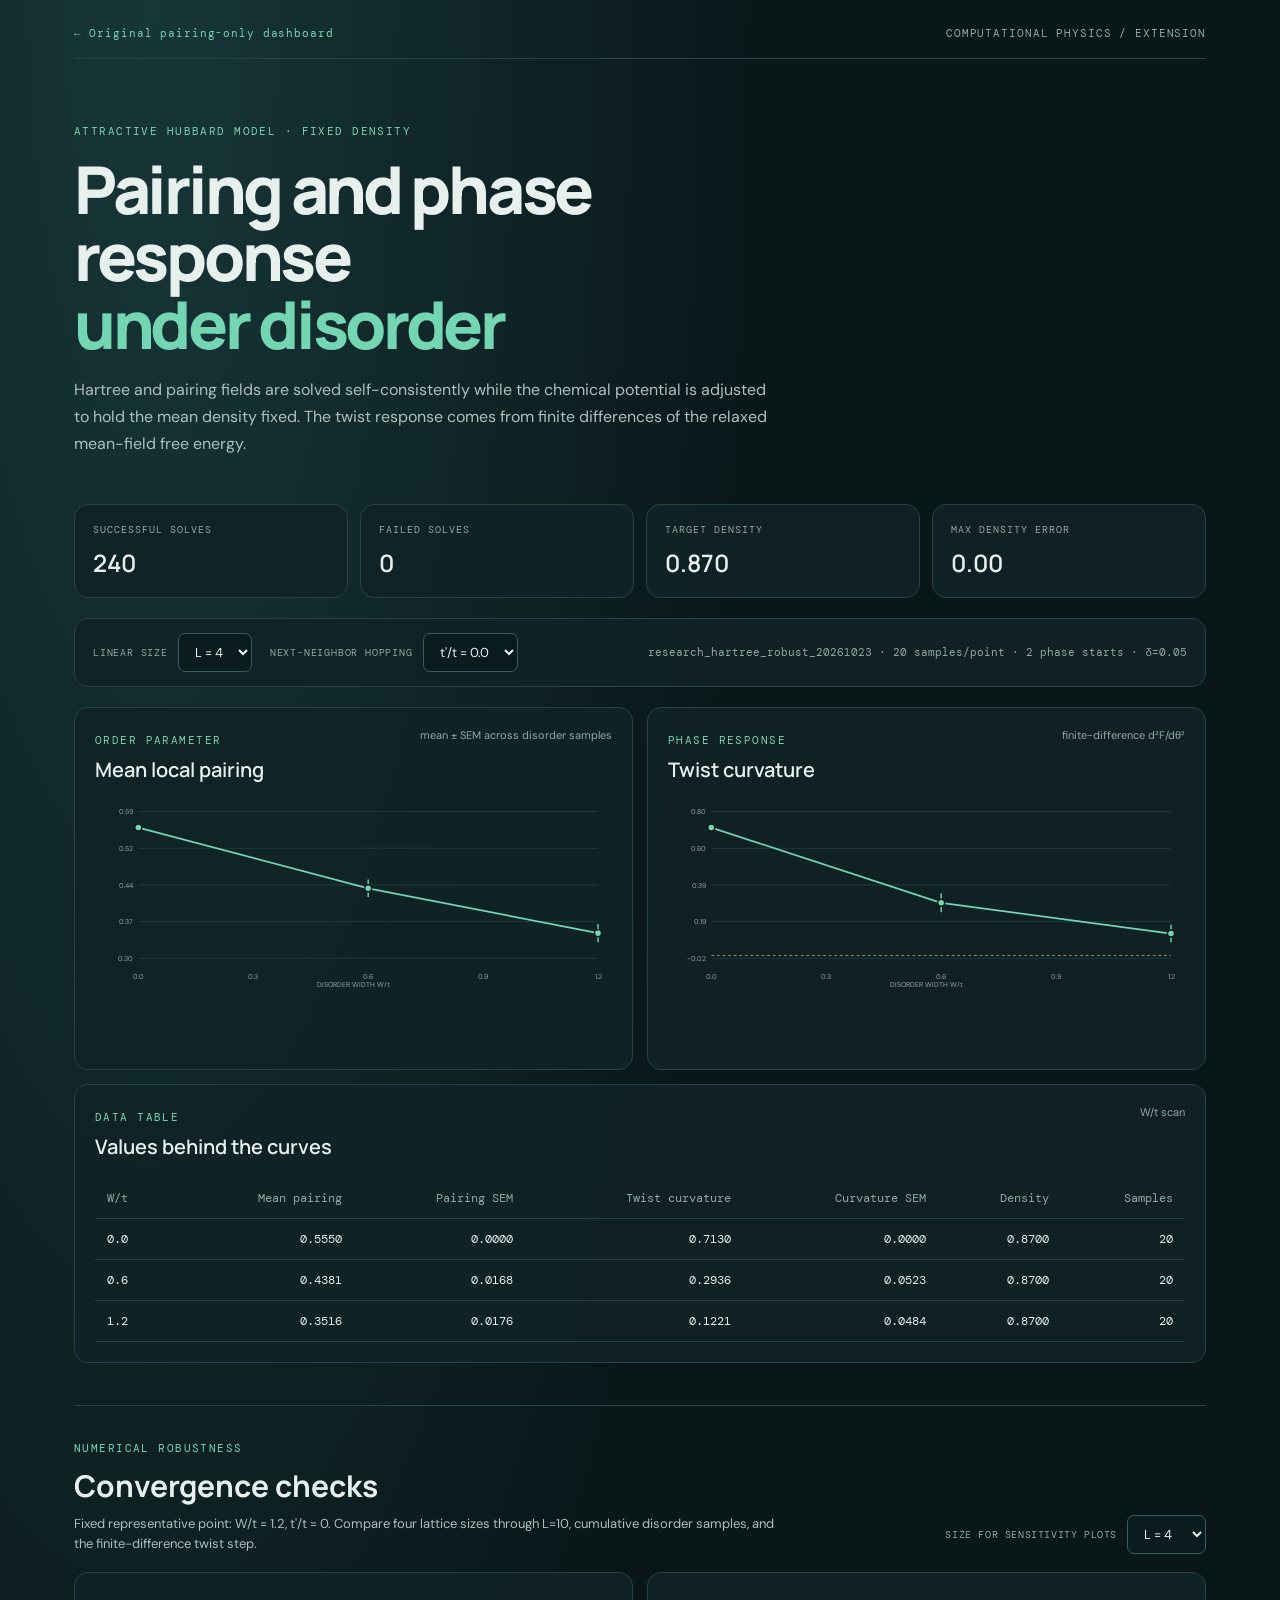
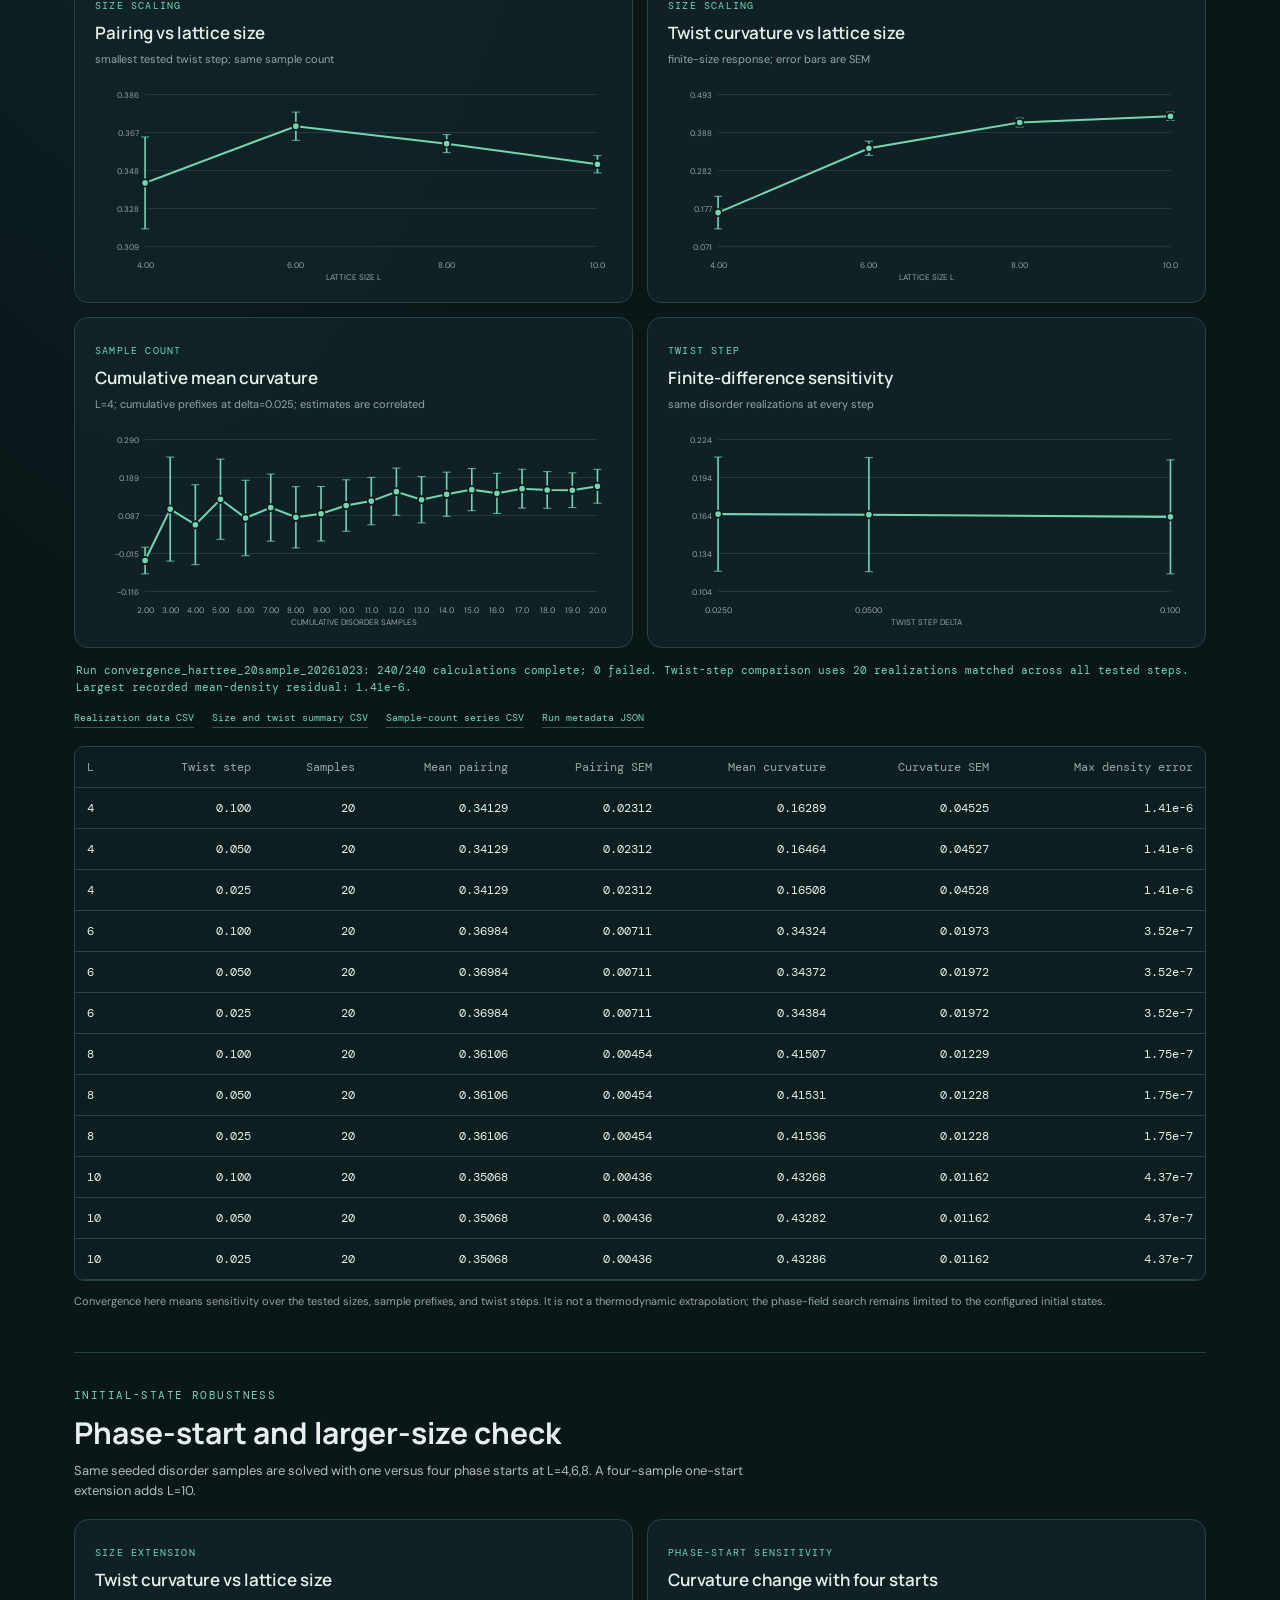
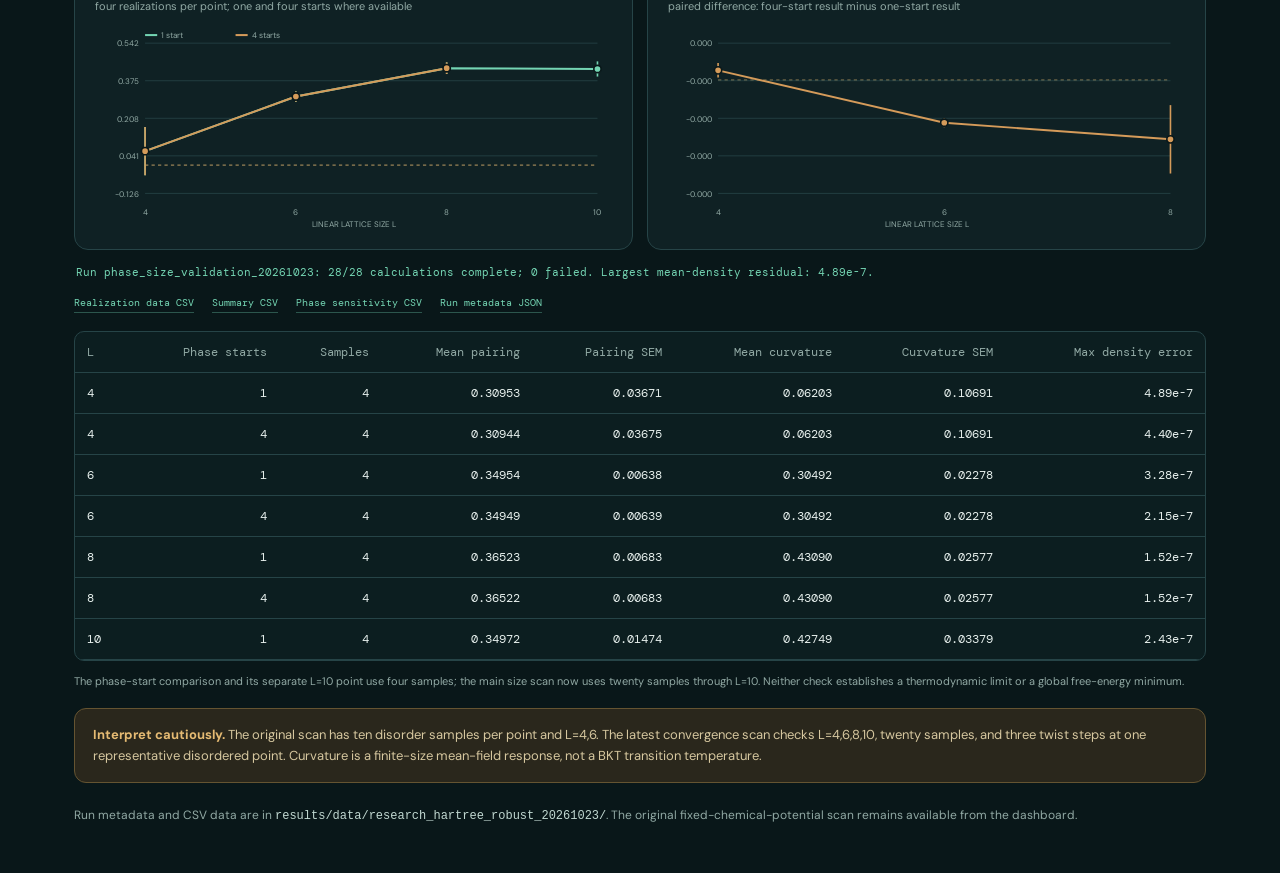
==== frontend/research.html @ 732cbbf2 "Add quantum superconductivity research project" ====
<!doctype html>
<html lang="en">
<head>
  <meta charset="utf-8">
  <meta name="viewport" content="width=device-width, initial-scale=1">
  <meta name="description" content="Fixed-density Hartree BdG research extension results.">
  <title>Fixed-density Hartree BdG study</title>
  <link rel="stylesheet" href="research.css">
</head>
<body>
  <main class="shell">
    <header class="top">
      <a href="index.html">← Original pairing-only dashboard</a>
      <span>COMPUTATIONAL PHYSICS / EXTENSION</span>
    </header>
    <section class="hero">
      <p class="eyebrow">ATTRACTIVE HUBBARD MODEL · FIXED DENSITY</p>
      <h1>Pairing and phase response<br><em>under disorder</em></h1>
      <p>Hartree and pairing fields are solved self-consistently while the chemical potential is adjusted to hold the mean density fixed. The twist response comes from finite differences of the relaxed mean-field free energy.</p>
    </section>
    <section class="stats">
      <article><span>SUCCESSFUL SOLVES</span><strong id="solves">—</strong></article>
      <article><span>FAILED SOLVES</span><strong id="failures">—</strong></article>
      <article><span>TARGET DENSITY</span><strong id="density">—</strong></article>
      <article><span>MAX DENSITY ERROR</span><strong id="density-error">—</strong></article>
    </section>
    <section class="controls">
      <label>LINEAR SIZE <select id="size-select"></select></label>
      <label>NEXT-NEIGHBOR HOPPING <select id="tp-select"></select></label>
      <span id="run-id"></span>
    </section>
    <section class="grid">
      <article class="card">
        <div class="card-title"><div><span>ORDER PARAMETER</span><h2>Mean local pairing</h2></div><small>mean ± SEM across disorder samples</small></div>
        <div id="pair-chart" class="chart"></div>
      </article>
      <article class="card">
        <div class="card-title"><div><span>PHASE RESPONSE</span><h2>Twist curvature</h2></div><small>finite-difference d²F/dθ²</small></div>
        <div id="stiffness-chart" class="chart"></div>
      </article>
    </section>
    <section class="card table-card">
      <div class="card-title"><div><span>DATA TABLE</span><h2>Values behind the curves</h2></div><small>W/t scan</small></div>
      <div class="table-scroll"><table><thead><tr><th>W/t</th><th>Mean pairing</th><th>Pairing SEM</th><th>Twist curvature</th><th>Curvature SEM</th><th>Density</th><th>Samples</th></tr></thead><tbody id="table"></tbody></table></div>
    </section>
    <section class="convergence-section">
      <div class="convergence-heading">
        <div><span class="eyebrow">NUMERICAL ROBUSTNESS</span><h2>Convergence checks</h2>
          <p>Fixed representative point: W/t = 1.2, t'/t = 0. Compare four lattice sizes through L=10, cumulative disorder samples, and the finite-difference twist step.</p>
        </div>
        <label>SIZE FOR SENSITIVITY PLOTS <select id="convergence-size"></select></label>
      </div>
      <div class="convergence-grid">
        <article class="card convergence-card"><div><span>SIZE SCALING</span><h3>Pairing vs lattice size</h3><small>smallest tested twist step; same sample count</small></div><div id="size-pairing-chart" class="chart"></div></article>
        <article class="card convergence-card"><div><span>SIZE SCALING</span><h3>Twist curvature vs lattice size</h3><small>finite-size response; error bars are SEM</small></div><div id="size-stiffness-chart" class="chart"></div></article>
        <article class="card convergence-card"><div><span>SAMPLE COUNT</span><h3>Cumulative mean curvature</h3><small id="sample-chart-note">ordered seeded prefixes; estimates are correlated</small></div><div id="sample-count-chart" class="chart"></div></article>
        <article class="card convergence-card"><div><span>TWIST STEP</span><h3>Finite-difference sensitivity</h3><small>same disorder realizations at every step</small></div><div id="twist-step-chart" class="chart"></div></article>
      </div>
      <p class="convergence-status" id="convergence-status"></p>
      <nav class="convergence-downloads" aria-label="Download convergence data"><a id="convergence-realizations-link">Realization data CSV</a><a id="convergence-statistics-link">Size and twist summary CSV</a><a id="convergence-samples-link">Sample-count series CSV</a><a id="convergence-metadata-link">Run metadata JSON</a></nav>
      <div class="table-scroll convergence-table"><table><thead><tr><th>L</th><th>Twist step</th><th>Samples</th><th>Mean pairing</th><th>Pairing SEM</th><th>Mean curvature</th><th>Curvature SEM</th><th>Max density error</th></tr></thead><tbody id="convergence-rows"></tbody></table></div>
      <p class="convergence-caveat">Convergence here means sensitivity over the tested sizes, sample prefixes, and twist steps. It is not a thermodynamic extrapolation; the phase-field search remains limited to the configured initial states.</p>
    </section>
    <section class="convergence-section phase-validation">
      <div class="convergence-heading">
        <div><span class="eyebrow">INITIAL-STATE ROBUSTNESS</span><h2>Phase-start and larger-size check</h2>
          <p>Same seeded disorder samples are solved with one versus four phase starts at L=4,6,8. A four-sample one-start extension adds L=10.</p>
        </div>
      </div>
      <div class="convergence-grid">
        <article class="card convergence-card"><div><span>SIZE EXTENSION</span><h3>Twist curvature vs lattice size</h3><small>four realizations per point; one and four starts where available</small></div><div id="phase-size-chart" class="chart"></div></article>
        <article class="card convergence-card"><div><span>PHASE-START SENSITIVITY</span><h3>Curvature change with four starts</h3><small>paired difference: four-start result minus one-start result</small></div><div id="phase-effect-chart" class="chart"></div></article>
      </div>
      <p class="convergence-status" id="phase-size-status"></p>
      <nav class="convergence-downloads" aria-label="Download phase-start validation data"><a id="phase-size-raw-link">Realization data CSV</a><a id="phase-size-summary-link">Summary CSV</a><a id="phase-size-effect-link">Phase sensitivity CSV</a><a id="phase-size-metadata-link">Run metadata JSON</a></nav>
      <div class="table-scroll convergence-table"><table><thead><tr><th>L</th><th>Phase starts</th><th>Samples</th><th>Mean pairing</th><th>Pairing SEM</th><th>Mean curvature</th><th>Curvature SEM</th><th>Max density error</th></tr></thead><tbody id="phase-size-rows"></tbody></table></div>
      <p class="convergence-caveat">The phase-start comparison and its separate L=10 point use four samples; the main size scan now uses twenty samples through L=10. Neither check establishes a thermodynamic limit or a global free-energy minimum.</p>
    </section>
    <aside class="caution">
      <strong>Interpret cautiously.</strong> The original scan has ten disorder samples per point and L=4,6. The latest convergence scan checks L=4,6,8,10, twenty samples, and three twist steps at one representative disordered point. Curvature is a finite-size mean-field response, not a BKT transition temperature.
    </aside>
    <footer>Run metadata and CSV data are in <code>results/data/<span id="footer-run"></span>/</code>. The original fixed-chemical-potential scan remains available from the dashboard.</footer>
  </main>
  <script src="research_data.js"></script>
  <script src="research.js"></script>
  <script src="convergence_data.js"></script>
  <script src="convergence.js"></script>
  <script src="phase_size_data.js"></script>
  <script src="phase_size.js"></script>
</body>
</html>
---- frontend/research.css ----
@import url('https://fonts.googleapis.com/css2?family=DM+Mono:wght@400;500&family=DM+Sans:wght@400;500;600;700&family=Manrope:wght@500;600;700;800&display=swap');
:root{color-scheme:dark;--bg:#091719;--panel:#102326;--line:#264447;--ink:#e7f0ed;--muted:#91a9a4;--accent:#74d5b3;--warn:#e6bb73}
*{box-sizing:border-box}body{margin:0;background:radial-gradient(ellipse at 12% 0%,#173638 0,transparent 38%),var(--bg);color:var(--ink);font-family:'DM Sans',sans-serif}.shell{max-width:1200px;margin:auto;padding:26px 34px 50px}.top{display:flex;justify-content:space-between;align-items:center;border-bottom:1px solid var(--line);padding:0 0 18px;color:var(--muted);font:11px 'DM Mono',monospace;letter-spacing:.08em}.top a{color:var(--accent);text-decoration:none}.hero{padding:54px 0 30px;max-width:760px}.eyebrow,.card-title span{font:11px 'DM Mono',monospace;letter-spacing:.13em;color:var(--accent)}h1{font:800 clamp(38px,6vw,66px)/1.02 Manrope,sans-serif;letter-spacing:-.05em;margin:18px 0}h1 em{font-style:normal;color:var(--accent)}.hero p:last-child{max-width:700px;color:#aec0bc;font-size:16px;line-height:1.7}.stats{display:grid;grid-template-columns:repeat(4,1fr);gap:12px}.stats article,.card,.controls{background:rgba(16,35,38,.9);border:1px solid var(--line);border-radius:14px}.stats article{padding:18px}.stats span{display:block;color:var(--muted);font:10px 'DM Mono',monospace;letter-spacing:.1em}.stats strong{display:block;margin-top:10px;font:600 24px Manrope,sans-serif}.controls{display:flex;align-items:center;gap:18px;margin:20px 0;padding:14px 18px}.controls label{display:flex;align-items:center;gap:10px;color:var(--muted);font:10px 'DM Mono',monospace;letter-spacing:.08em}.controls select{border:1px solid #3a5d5f;border-radius:7px;background:#0b1c1e;color:var(--ink);padding:9px 12px;font:13px 'DM Sans',sans-serif}.controls>span{margin-left:auto;color:var(--muted);font:11px 'DM Mono',monospace}.grid{display:grid;grid-template-columns:1fr 1fr;gap:14px}.card{padding:20px}.card-title{display:flex;justify-content:space-between;align-items:start;gap:10px}.card-title h2{margin:7px 0 0;font:600 20px Manrope,sans-serif}.card-title small{color:var(--muted);font-size:11px}.chart{margin-top:16px;min-height:250px}.chart svg{display:block;width:100%;height:auto}.table-card{margin-top:14px}.table-scroll{overflow:auto;margin-top:18px}table{border-collapse:collapse;width:100%;min-width:760px;text-align:right;font:12px 'DM Mono',monospace}th,td{padding:12px;border-bottom:1px solid var(--line)}th:first-child,td:first-child{text-align:left}th{color:var(--muted);font-weight:400}td{color:var(--ink)}.caution{margin:18px 0;background:#2a271c;border:1px solid #655431;border-radius:12px;padding:16px 18px;color:#d6c79f;font-size:13px;line-height:1.6}.caution strong{color:var(--warn)}footer{margin-top:24px;color:var(--muted);font-size:12px}footer code{color:#c1d8d1}@media(max-width:760px){.shell{padding:18px 16px 36px}.top span{display:none}.stats{grid-template-columns:1fr 1fr}.grid{grid-template-columns:1fr}.controls{flex-wrap:wrap}.controls>span{width:100%;margin-left:0}}

.convergence-section{margin-top:42px;padding-top:30px;border-top:1px solid var(--line)}.convergence-heading{display:flex;align-items:end;justify-content:space-between;gap:24px;margin-bottom:18px}.convergence-heading h2{font:700 30px Manrope,sans-serif;margin:8px 0}.convergence-heading p{max-width:720px;color:#aec0bc;line-height:1.55;margin:0;font-size:13px}.convergence-heading label{flex:none;display:flex;align-items:center;gap:10px;color:var(--muted);font:10px 'DM Mono',monospace;letter-spacing:.06em}.convergence-heading select{border:1px solid #3a5d5f;border-radius:7px;background:#0b1c1e;color:var(--ink);padding:9px 12px;font:13px 'DM Sans',sans-serif}.convergence-grid{display:grid;grid-template-columns:1fr 1fr;gap:14px}.convergence-card>div:first-child>span{font:10px 'DM Mono',monospace;letter-spacing:.12em;color:var(--accent)}.convergence-card h3{font:600 17px Manrope,sans-serif;margin:7px 0 3px}.convergence-card small{color:var(--muted);font-size:11px}.convergence-card .chart{min-height:0;margin-top:12px}.convergence-card .chart svg{width:100%;height:auto}.empty-chart{color:var(--muted);font-size:12px;min-height:100px;display:grid;place-items:center}.convergence-status{margin:14px 2px;color:var(--accent);font:11px/1.6 'DM Mono',monospace}.convergence-downloads{display:flex;flex-wrap:wrap;gap:10px 18px;margin:8px 0 14px}.convergence-downloads a{color:var(--accent);font:10px 'DM Mono',monospace;text-decoration:none;border-bottom:1px solid #74d5b355;padding-bottom:3px}.convergence-downloads a:hover{border-color:var(--accent)}.convergence-table{background:rgba(16,35,38,.62);border:1px solid var(--line);border-radius:10px}.convergence-table table{min-width:880px}.convergence-caveat{color:var(--muted);font-size:11px;line-height:1.55;margin-top:12px}@media(max-width:760px){.convergence-heading{align-items:start;flex-direction:column}.convergence-heading h2{font-size:25px}.convergence-heading label{flex-wrap:wrap}.convergence-grid{grid-template-columns:1fr}.convergence-card{padding:16px}.convergence-status{overflow-wrap:anywhere}}

/* Keep keyboard focus visible and respect reduced-motion preferences. */
:where(a,button,select):focus-visible{outline:3px solid #e6a23c;outline-offset:3px}

@media(prefers-reduced-motion:reduce){
  html{scroll-behavior:auto}
  .controls select{transition:none}
}
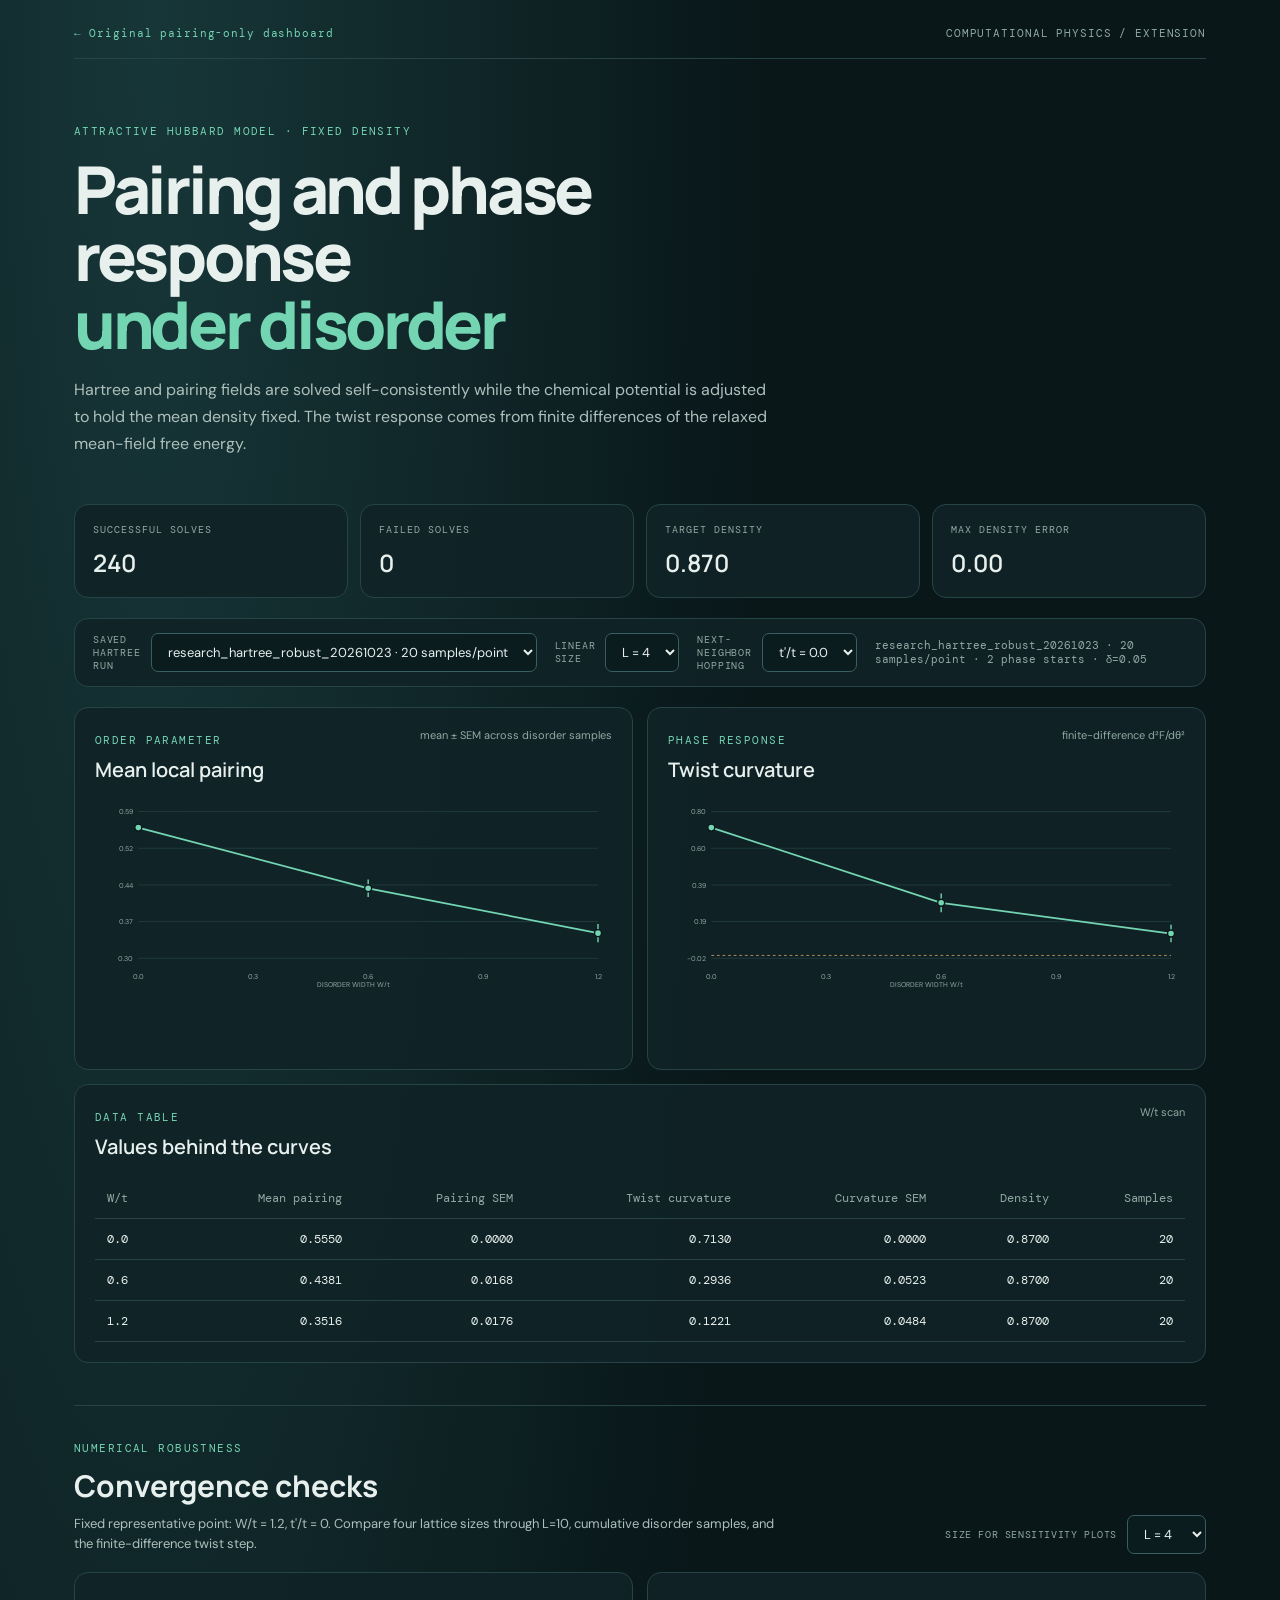
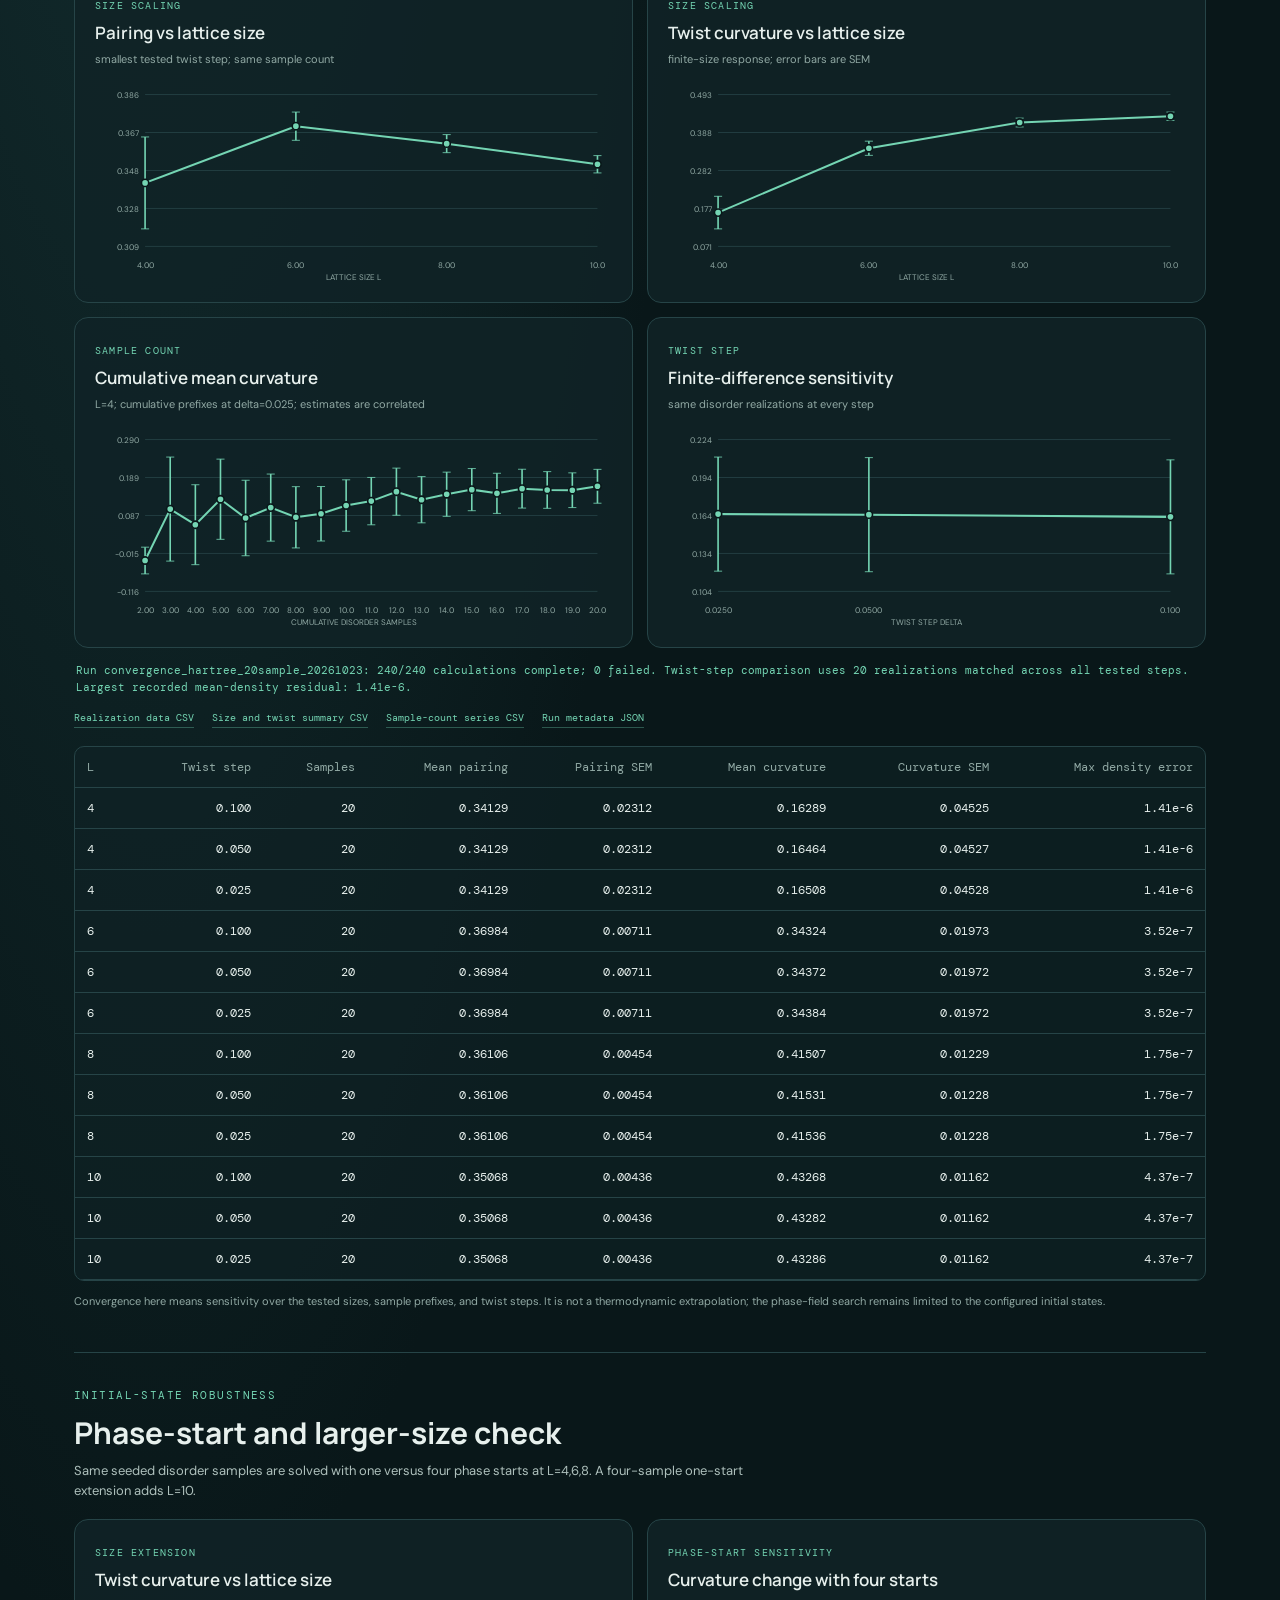
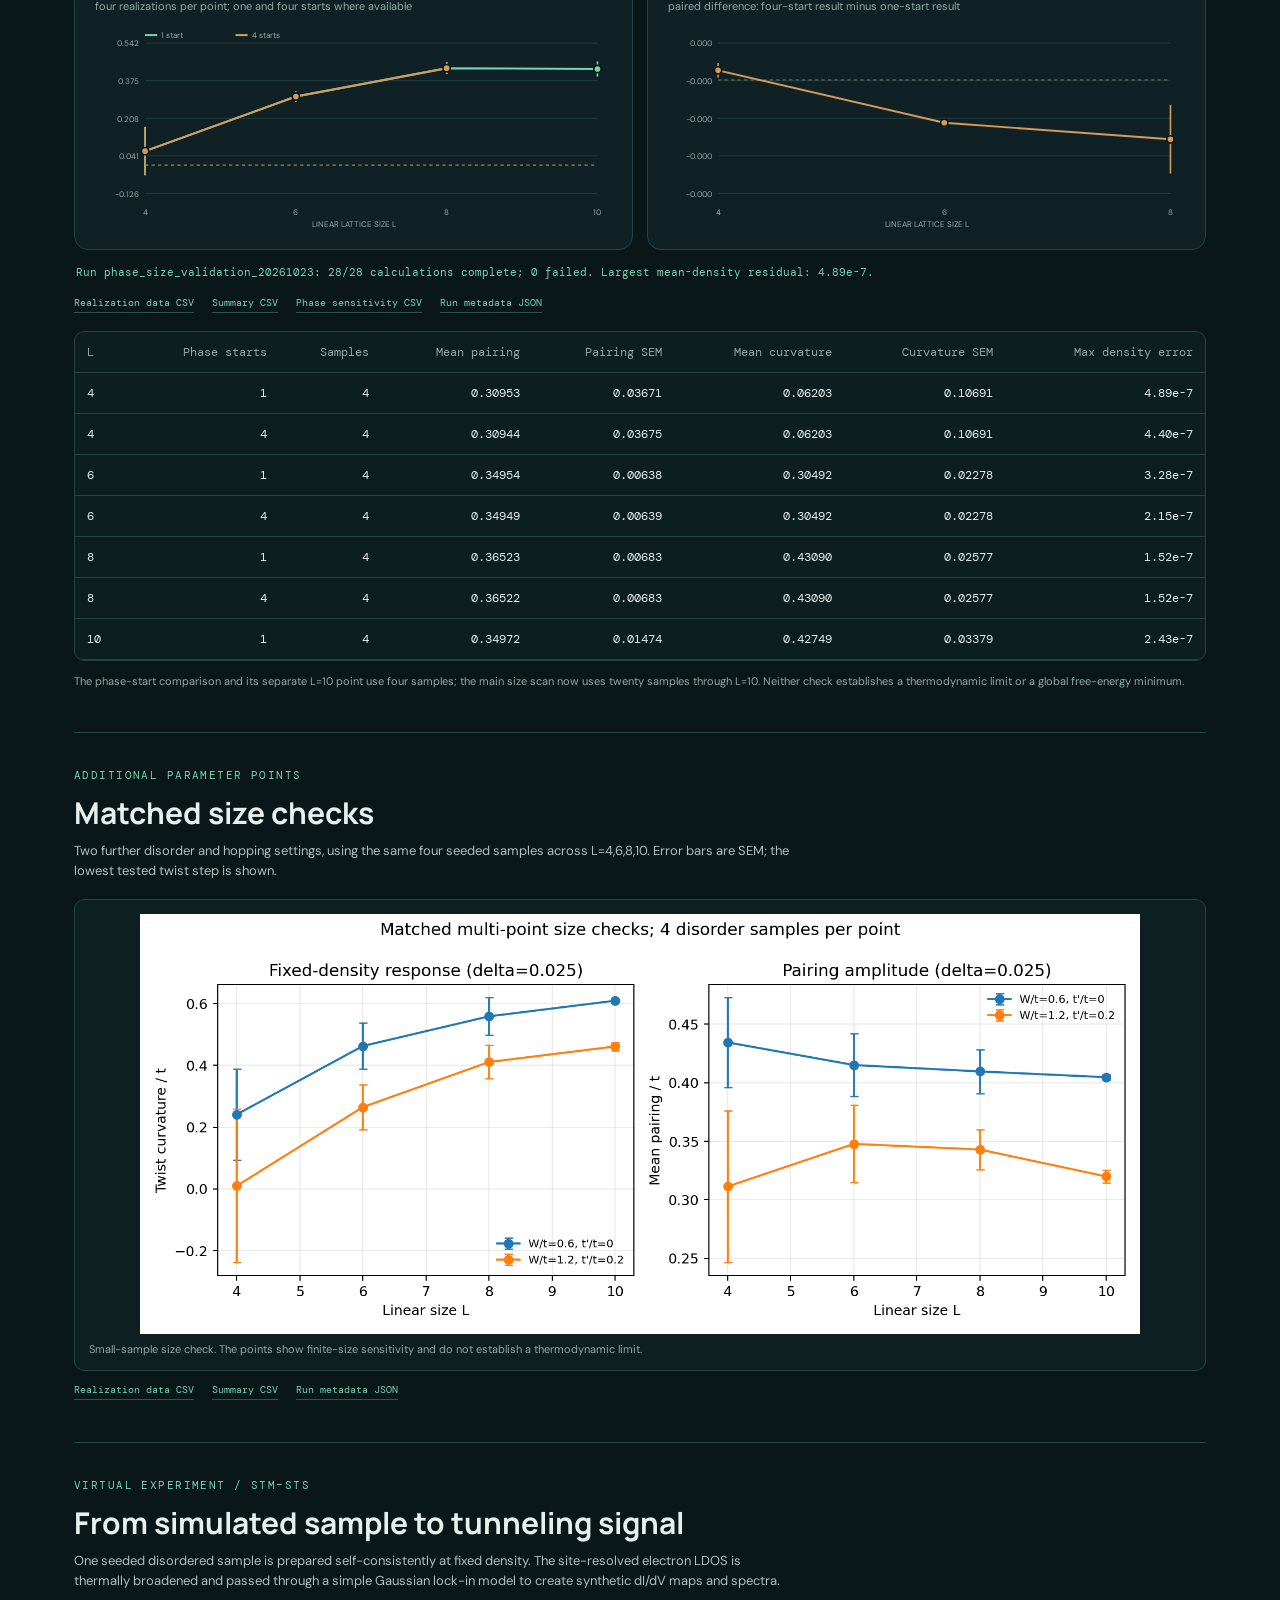
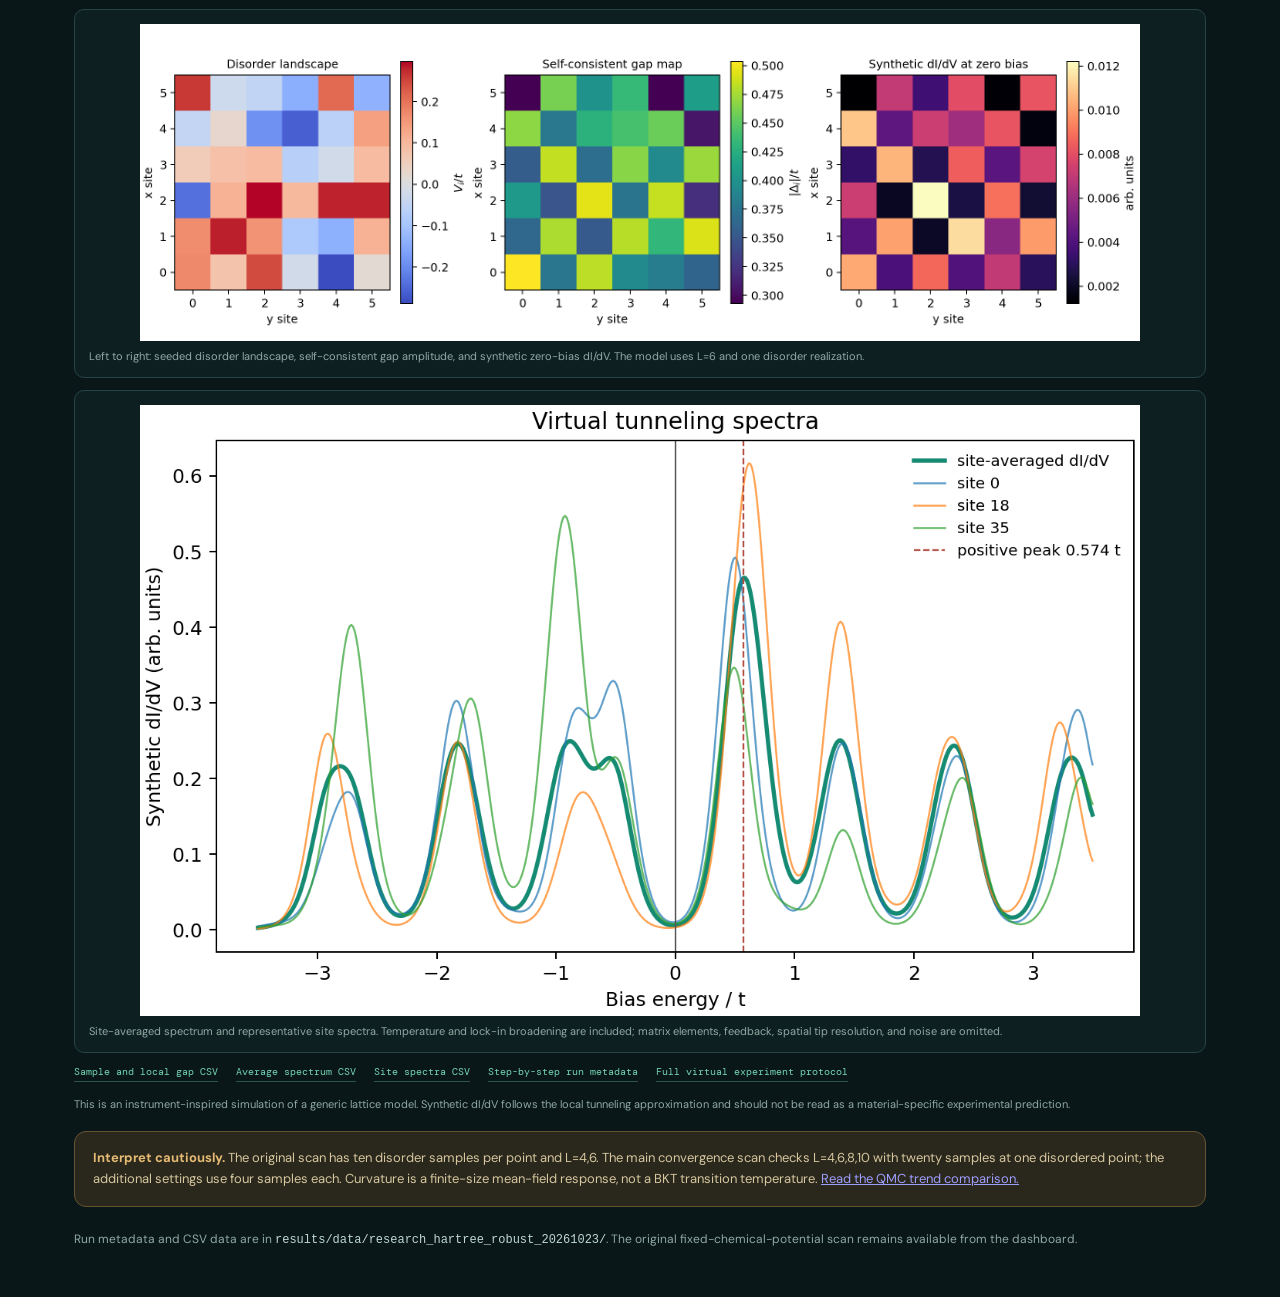
==== commit 9d204770: "Add virtual STM workflow and research extensions" ====
--- a/frontend/research.html
+++ b/frontend/research.html
@@ -25,6 +25,7 @@
       <article><span>MAX DENSITY ERROR</span><strong id="density-error">—</strong></article>
     </section>
     <section class="controls">
+      <label>SAVED HARTREE RUN <select id="research-run-select"></select></label>
       <label>LINEAR SIZE <select id="size-select"></select></label>
       <label>NEXT-NEIGHBOR HOPPING <select id="tp-select"></select></label>
       <span id="run-id"></span>
@@ -76,12 +77,32 @@
       <div class="table-scroll convergence-table"><table><thead><tr><th>L</th><th>Phase starts</th><th>Samples</th><th>Mean pairing</th><th>Pairing SEM</th><th>Mean curvature</th><th>Curvature SEM</th><th>Max density error</th></tr></thead><tbody id="phase-size-rows"></tbody></table></div>
       <p class="convergence-caveat">The phase-start comparison and its separate L=10 point use four samples; the main size scan now uses twenty samples through L=10. Neither check establishes a thermodynamic limit or a global free-energy minimum.</p>
     </section>
+    <section class="convergence-section">
+      <div class="convergence-heading">
+        <div><span class="eyebrow">ADDITIONAL PARAMETER POINTS</span><h2>Matched size checks</h2>
+          <p>Two further disorder and hopping settings, using the same four seeded samples across L=4,6,8,10. Error bars are SEM; the lowest tested twist step is shown.</p>
+        </div>
+      </div>
+      <figure class="multipoint-figure"><img src="../results/figures/convergence_hartree_multipoint_20261026/multipoint_size_trends.png" alt="Mean pairing and twist curvature across lattice sizes for two extra disorder and hopping settings"><figcaption>Small-sample size check. The points show finite-size sensitivity and do not establish a thermodynamic limit.</figcaption></figure>
+      <nav class="convergence-downloads" aria-label="Download matched size-check data"><a href="../results/data/convergence_hartree_multipoint_20261026/multipoint_realizations.csv">Realization data CSV</a><a href="../results/data/convergence_hartree_multipoint_20261026/multipoint_statistics.csv">Summary CSV</a><a href="../results/data/convergence_hartree_multipoint_20261026/run_metadata.json">Run metadata JSON</a></nav>
+    </section>
+    <section class="convergence-section virtual-stm">
+      <div class="convergence-heading">
+        <div><span class="eyebrow">VIRTUAL EXPERIMENT / STM–STS</span><h2>From simulated sample to tunneling signal</h2>
+          <p>One seeded disordered sample is prepared self-consistently at fixed density. The site-resolved electron LDOS is thermally broadened and passed through a simple Gaussian lock-in model to create synthetic dI/dV maps and spectra.</p>
+        </div>
+      </div>
+      <figure class="multipoint-figure"><img src="../results/figures/virtual_sts_20261026/virtual_stm_maps.png" alt="Disorder potential, self-consistent gap, and synthetic zero-bias STM conductance maps"><figcaption>Left to right: seeded disorder landscape, self-consistent gap amplitude, and synthetic zero-bias dI/dV. The model uses L=6 and one disorder realization.</figcaption></figure>
+      <figure class="multipoint-figure"><img src="../results/figures/virtual_sts_20261026/virtual_stm_spectra.png" alt="Site-averaged and site-resolved synthetic tunneling spectra"><figcaption>Site-averaged spectrum and representative site spectra. Temperature and lock-in broadening are included; matrix elements, feedback, spatial tip resolution, and noise are omitted.</figcaption></figure>
+      <nav class="convergence-downloads" aria-label="Download virtual STM data"><a href="../results/data/virtual_sts_20261026/virtual_sample_sites.csv">Sample and local gap CSV</a><a href="../results/data/virtual_sts_20261026/virtual_sts_average_spectrum.csv">Average spectrum CSV</a><a href="../results/data/virtual_sts_20261026/virtual_sts_spectra.csv">Site spectra CSV</a><a href="../results/data/virtual_sts_20261026/run_metadata.json">Step-by-step run metadata</a><a href="../docs/virtual_sts.md">Full virtual experiment protocol</a></nav>
+      <p class="convergence-caveat">This is an instrument-inspired simulation of a generic lattice model. Synthetic dI/dV follows the local tunneling approximation and should not be read as a material-specific experimental prediction.</p>
+    </section>
     <aside class="caution">
-      <strong>Interpret cautiously.</strong> The original scan has ten disorder samples per point and L=4,6. The latest convergence scan checks L=4,6,8,10, twenty samples, and three twist steps at one representative disordered point. Curvature is a finite-size mean-field response, not a BKT transition temperature.
+      <strong>Interpret cautiously.</strong> The original scan has ten disorder samples per point and L=4,6. The main convergence scan checks L=4,6,8,10 with twenty samples at one disordered point; the additional settings use four samples each. Curvature is a finite-size mean-field response, not a BKT transition temperature. <a href="../docs/qmc_benchmark.md">Read the QMC trend comparison.</a>
     </aside>
     <footer>Run metadata and CSV data are in <code>results/data/<span id="footer-run"></span>/</code>. The original fixed-chemical-potential scan remains available from the dashboard.</footer>
   </main>
-  <script src="research_data.js"></script>
+  <script src="research_runs.js"></script>
   <script src="research.js"></script>
   <script src="convergence_data.js"></script>
   <script src="convergence.js"></script>
--- a/frontend/research.css
+++ b/frontend/research.css
@@ -11,3 +11,4 @@
   html{scroll-behavior:auto}
   .controls select{transition:none}
 }
+.multipoint-figure{margin:12px 0;padding:14px;background:rgba(16,35,38,.7);border:1px solid var(--line);border-radius:10px}.multipoint-figure img{display:block;width:min(100%,1000px);height:auto;margin:auto}.multipoint-figure figcaption{margin-top:8px;color:var(--muted);font-size:11px}
